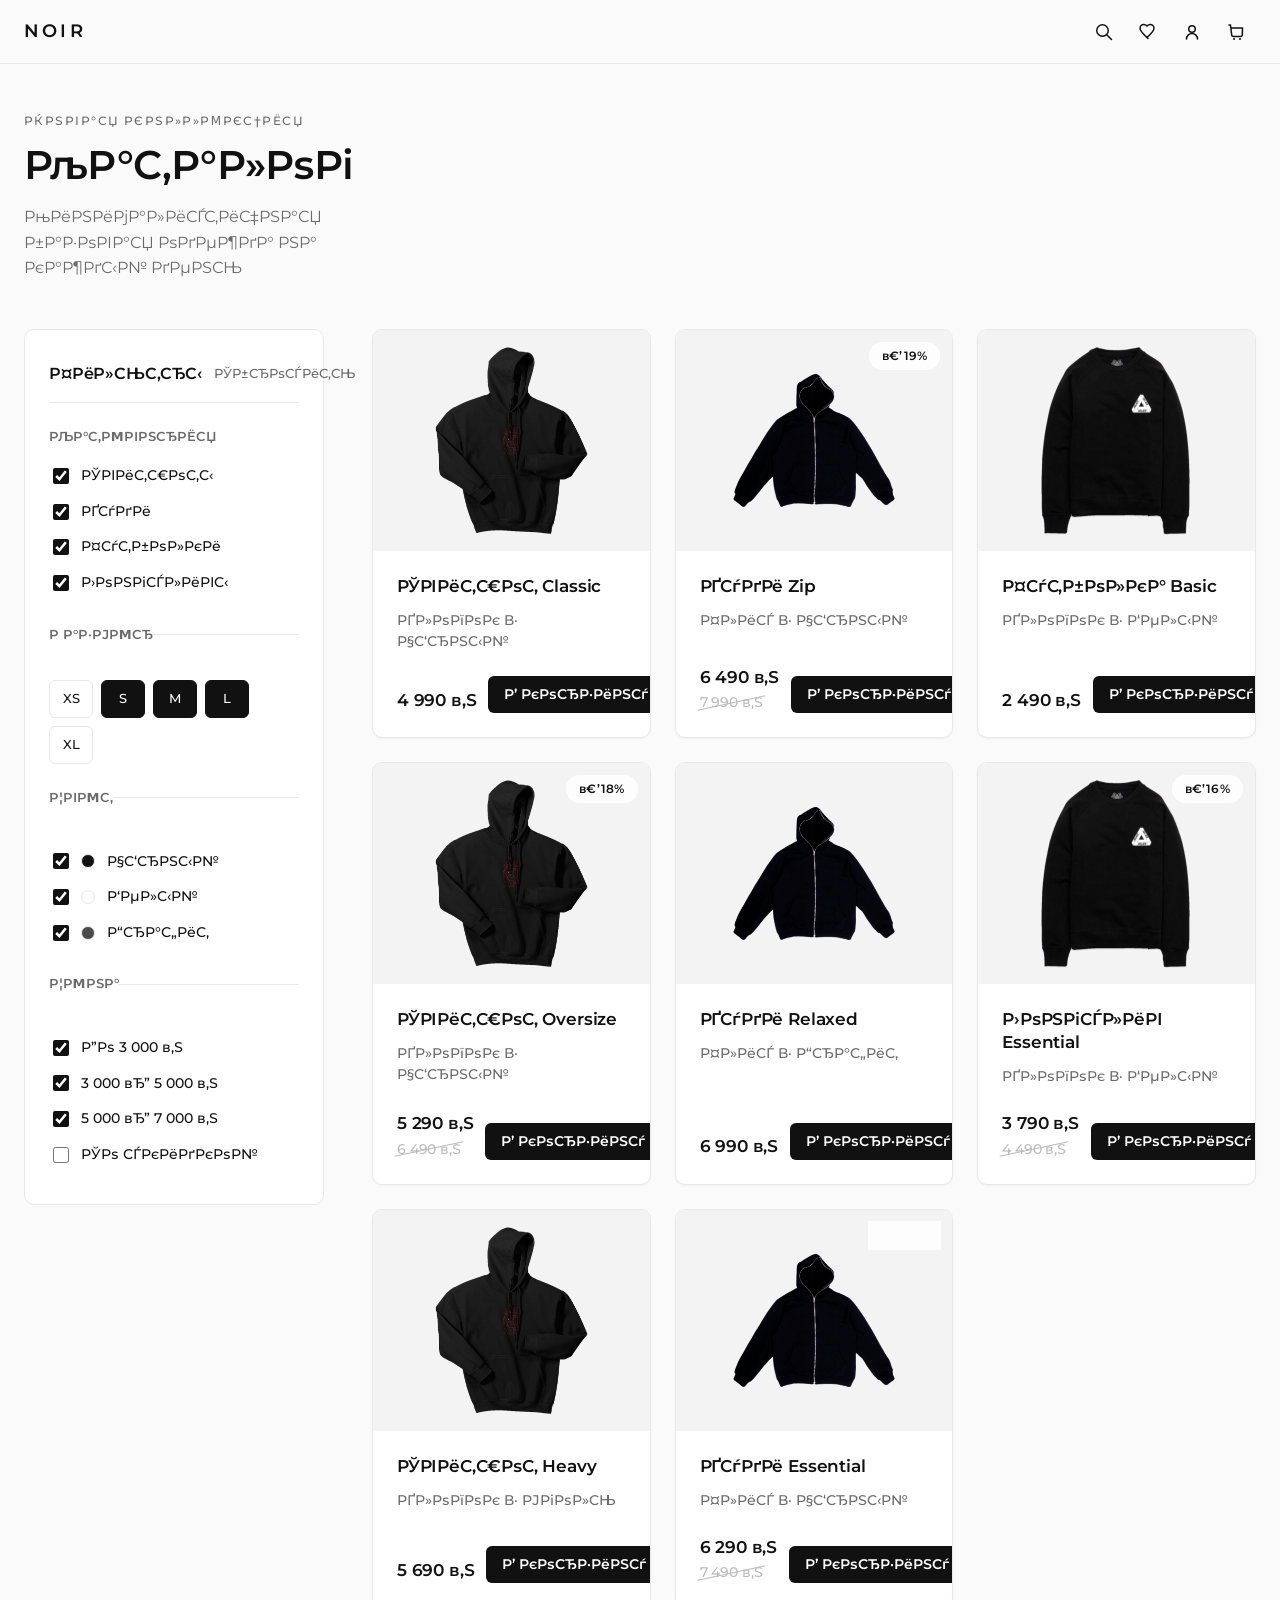
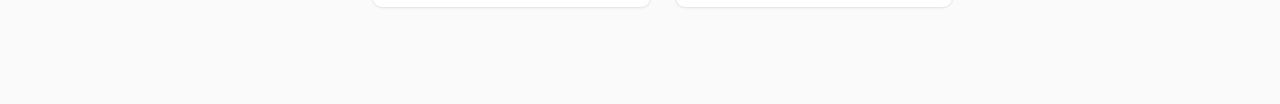
==== index.html @ a43b8684 "add full block" ====
﻿<!DOCTYPE html>
<html lang="ru">
<head>
  <meta charset="UTF-8">
  <meta name="viewport" content="width=device-width, initial-scale=1.0">
  <title>NOIR вЂ” РљР°С‚Р°Р»РѕРі</title>
  <link rel="preconnect" href="https://fonts.googleapis.com">
  <link rel="preconnect" href="https://fonts.gstatic.com" crossorigin>
  <link href="https://fonts.googleapis.com/css2?family=Montserrat:wght@400;500;600&display=swap" rel="stylesheet">
  <link rel="stylesheet" href="styles.css">
</head>
<body>
  <header class="header">
    <div class="container header__inner">
      <a href="#" class="header__logo">NOIR</a>

      <nav class="header__nav" aria-label="РћСЃРЅРѕРІРЅР°СЏ РЅР°РІРёРіР°С†РёСЏ">
        <button type="button" class="header__icon-btn" aria-label="РџРѕРёСЃРє">
          <svg width="20" height="20" viewBox="0 0 20 20" fill="none" aria-hidden="true">
            <circle cx="8.5" cy="8.5" r="5.75" stroke="currentColor" stroke-width="1.5"/>
            <path d="M13 13l4.5 4.5" stroke="currentColor" stroke-width="1.5" stroke-linecap="round"/>
          </svg>
        </button>
        <button type="button" class="header__icon-btn" aria-label="РР·Р±СЂР°РЅРЅРѕРµ">
          <svg width="20" height="20" viewBox="0 0 20 20" fill="none" aria-hidden="true">
            <path d="M10 16.5l-1.05-1.02C4.5 11.36 2 9.05 2 6.25 2 4.1 3.67 2.5 5.75 2.5c1.24 0 2.43.58 3.25 1.49C9.82 3.08 11.01 2.5 12.25 2.5 14.33 2.5 16 4.1 16 6.25c0 2.8-2.5 5.11-6.95 9.23L10 16.5z" stroke="currentColor" stroke-width="1.5" stroke-linejoin="round"/>
          </svg>
        </button>
        <button type="button" class="header__icon-btn" aria-label="РџСЂРѕС„РёР»СЊ">
          <svg width="20" height="20" viewBox="0 0 20 20" fill="none" aria-hidden="true">
            <circle cx="10" cy="7" r="3.25" stroke="currentColor" stroke-width="1.5"/>
            <path d="M4.5 17c0-3.038 2.462-5.5 5.5-5.5s5.5 2.462 5.5 5.5" stroke="currentColor" stroke-width="1.5" stroke-linecap="round"/>
          </svg>
        </button>
        <button type="button" class="header__icon-btn" aria-label="РљРѕСЂР·РёРЅР°">
          <svg width="20" height="20" viewBox="0 0 20 20" fill="none" aria-hidden="true">
            <path d="M3 3h1.5l1.2 10.2a1.5 1.5 0 001.49 1.3h7.62a1.5 1.5 0 001.49-1.3L16.5 6H6" stroke="currentColor" stroke-width="1.5" stroke-linecap="round" stroke-linejoin="round"/>
            <circle cx="8" cy="17" r="1" fill="currentColor"/>
            <circle cx="14" cy="17" r="1" fill="currentColor"/>
          </svg>
        </button>
      </nav>
    </div>
  </header>

  <main>
    <section class="catalog" aria-labelledby="catalog-title">
      <div class="container">
        <header class="catalog__header">
          <p class="catalog__eyebrow">РќРѕРІР°СЏ РєРѕР»Р»РµРєС†РёСЏ</p>
          <h1 id="catalog-title" class="catalog__title">РљР°С‚Р°Р»РѕРі</h1>
          <p class="catalog__subtitle">РњРёРЅРёРјР°Р»РёСЃС‚РёС‡РЅР°СЏ Р±Р°Р·РѕРІР°СЏ РѕРґРµР¶РґР° РЅР° РєР°Р¶РґС‹Р№ РґРµРЅСЊ</p>
        </header>

        <div class="catalog__layout">
          <div class="filter-panel">
            <input type="checkbox" id="filter-toggle" class="filter-toggle">
            <label for="filter-toggle" class="filter-toggle-btn">
              <span class="filter-toggle-btn__text">Р¤РёР»СЊС‚СЂС‹</span>
              <svg class="filter-toggle-btn__icon" width="16" height="16" viewBox="0 0 16 16" fill="none" aria-hidden="true">
                <path d="M4 6l4 4 4-4" stroke="currentColor" stroke-width="1.5" stroke-linecap="round" stroke-linejoin="round"/>
              </svg>
            </label>

            <aside class="filter" aria-label="Р¤РёР»СЊС‚СЂС‹ РєР°С‚Р°Р»РѕРіР°">
            <div class="filter__head">
              <h2 class="filter__title">Р¤РёР»СЊС‚СЂС‹</h2>
              <button type="button" class="filter__reset">РЎР±СЂРѕСЃРёС‚СЊ</button>
            </div>

            <fieldset class="filter__group">
              <legend class="filter__legend">РљР°С‚РµРіРѕСЂРёСЏ</legend>
              <label class="filter__option">
                <input type="checkbox" class="filter__input" checked>
                <span class="filter__label">РЎРІРёС‚С€РѕС‚С‹</span>
              </label>
              <label class="filter__option">
                <input type="checkbox" class="filter__input" checked>
                <span class="filter__label">РҐСѓРґРё</span>
              </label>
              <label class="filter__option">
                <input type="checkbox" class="filter__input" checked>
                <span class="filter__label">Р¤СѓС‚Р±РѕР»РєРё</span>
              </label>
              <label class="filter__option">
                <input type="checkbox" class="filter__input" checked>
                <span class="filter__label">Р›РѕРЅРіСЃР»РёРІС‹</span>
              </label>
            </fieldset>

            <fieldset class="filter__group">
              <legend class="filter__legend">Р Р°Р·РјРµСЂ</legend>
              <div class="filter__sizes">
                <label class="filter__size">
                  <input type="checkbox" class="filter__input filter__input--size">
                  <span class="filter__size-label">XS</span>
                </label>
                <label class="filter__size">
                  <input type="checkbox" class="filter__input filter__input--size" checked>
                  <span class="filter__size-label">S</span>
                </label>
                <label class="filter__size">
                  <input type="checkbox" class="filter__input filter__input--size" checked>
                  <span class="filter__size-label">M</span>
                </label>
                <label class="filter__size">
                  <input type="checkbox" class="filter__input filter__input--size" checked>
                  <span class="filter__size-label">L</span>
                </label>
                <label class="filter__size">
                  <input type="checkbox" class="filter__input filter__input--size">
                  <span class="filter__size-label">XL</span>
                </label>
              </div>
            </fieldset>

            <fieldset class="filter__group">
              <legend class="filter__legend">Р¦РІРµС‚</legend>
              <label class="filter__option">
                <input type="checkbox" class="filter__input" checked>
                <span class="filter__swatch filter__swatch--black" aria-hidden="true"></span>
                <span class="filter__label">Р§С‘СЂРЅС‹Р№</span>
              </label>
              <label class="filter__option">
                <input type="checkbox" class="filter__input" checked>
                <span class="filter__swatch filter__swatch--white" aria-hidden="true"></span>
                <span class="filter__label">Р‘РµР»С‹Р№</span>
              </label>
              <label class="filter__option">
                <input type="checkbox" class="filter__input" checked>
                <span class="filter__swatch filter__swatch--graphite" aria-hidden="true"></span>
                <span class="filter__label">Р“СЂР°С„РёС‚</span>
              </label>
            </fieldset>

            <fieldset class="filter__group">
              <legend class="filter__legend">Р¦РµРЅР°</legend>
              <label class="filter__option">
                <input type="checkbox" class="filter__input" checked>
                <span class="filter__label">Р”Рѕ 3 000 в‚Ѕ</span>
              </label>
              <label class="filter__option">
                <input type="checkbox" class="filter__input" checked>
                <span class="filter__label">3 000 вЂ” 5 000 в‚Ѕ</span>
              </label>
              <label class="filter__option">
                <input type="checkbox" class="filter__input" checked>
                <span class="filter__label">5 000 вЂ” 7 000 в‚Ѕ</span>
              </label>
              <label class="filter__option">
                <input type="checkbox" class="filter__input">
                <span class="filter__label">РЎРѕ СЃРєРёРґРєРѕР№</span>
              </label>
            </fieldset>
          </aside>
          </div>

          <div class="catalog__content">
            <div class="catalog__grid">
              <article class="product-card">
                <a href="#" class="product-card__media">
                  <img
                    src="Resource/Products/Black-Sweatshirt-Pullover-PNG-Background-Photo.png"
                    alt="РЎРІРёС‚С€РѕС‚ Classic С‡С‘СЂРЅС‹Р№"
                    class="product-card__image"
                    loading="lazy"
                  >
                </a>
                <div class="product-card__body">
                  <h2 class="product-card__name">РЎРІРёС‚С€РѕС‚ Classic</h2>
                  <p class="product-card__meta">РҐР»РѕРїРѕРє В· Р§С‘СЂРЅС‹Р№</p>
                  <div class="product-card__footer">
                    <div class="product-card__prices">
                      <span class="product-card__price">4 990 в‚Ѕ</span>
                    </div>
                    <button type="button" class="product-card__btn">Р’ РєРѕСЂР·РёРЅСѓ</button>
                  </div>
                </div>
              </article>

              <article class="product-card product-card--sale">
                <a href="#" class="product-card__media">
                  <span class="product-card__badge">в€’19%</span>
                  <img
                    src="Resource/Products/pngtree-full-zip-hoodie-blank-black-png-image_6670519.png"
                    alt="РҐСѓРґРё Zip С‡С‘СЂРЅРѕРµ"
                    class="product-card__image"
                    loading="lazy"
                  >
                </a>
                <div class="product-card__body">
                  <h2 class="product-card__name">РҐСѓРґРё Zip</h2>
                  <p class="product-card__meta">Р¤Р»РёСЃ В· Р§С‘СЂРЅС‹Р№</p>
                  <div class="product-card__footer">
                    <div class="product-card__prices">
                      <span class="product-card__price product-card__price--current">6 490 в‚Ѕ</span>
                      <span class="product-card__price product-card__price--old">7 990 в‚Ѕ</span>
                    </div>
                    <button type="button" class="product-card__btn">Р’ РєРѕСЂР·РёРЅСѓ</button>
                  </div>
                </div>
              </article>

              <article class="product-card">
                <a href="#" class="product-card__media">
                  <img
                    src="Resource/Products/594cf0c7c1c7815cd48c8c72.png"
                    alt="Р¤СѓС‚Р±РѕР»РєР° Basic Р±РµР»Р°СЏ"
                    class="product-card__image"
                    loading="lazy"
                  >
                </a>
                <div class="product-card__body">
                  <h2 class="product-card__name">Р¤СѓС‚Р±РѕР»РєР° Basic</h2>
                  <p class="product-card__meta">РҐР»РѕРїРѕРє В· Р‘РµР»С‹Р№</p>
                  <div class="product-card__footer">
                    <div class="product-card__prices">
                      <span class="product-card__price">2 490 в‚Ѕ</span>
                    </div>
                    <button type="button" class="product-card__btn">Р’ РєРѕСЂР·РёРЅСѓ</button>
                  </div>
                </div>
              </article>

              <article class="product-card product-card--sale">
                <a href="#" class="product-card__media">
                  <span class="product-card__badge">в€’18%</span>
                  <img
                    src="Resource/Products/Black-Sweatshirt-Pullover-PNG-Background-Photo.png"
                    alt="РЎРІРёС‚С€РѕС‚ Oversize С‡С‘СЂРЅС‹Р№"
                    class="product-card__image"
                    loading="lazy"
                  >
                </a>
                <div class="product-card__body">
                  <h2 class="product-card__name">РЎРІРёС‚С€РѕС‚ Oversize</h2>
                  <p class="product-card__meta">РҐР»РѕРїРѕРє В· Р§С‘СЂРЅС‹Р№</p>
                  <div class="product-card__footer">
                    <div class="product-card__prices">
                      <span class="product-card__price product-card__price--current">5 290 в‚Ѕ</span>
                      <span class="product-card__price product-card__price--old">6 490 в‚Ѕ</span>
                    </div>
                    <button type="button" class="product-card__btn">Р’ РєРѕСЂР·РёРЅСѓ</button>
                  </div>
                </div>
              </article>

              <article class="product-card">
                <a href="#" class="product-card__media">
                  <img
                    src="Resource/Products/pngtree-full-zip-hoodie-blank-black-png-image_6670519.png"
                    alt="РҐСѓРґРё Relaxed С‡С‘СЂРЅРѕРµ"
                    class="product-card__image"
                    loading="lazy"
                  >
                </a>
                <div class="product-card__body">
                  <h2 class="product-card__name">РҐСѓРґРё Relaxed</h2>
                  <p class="product-card__meta">Р¤Р»РёСЃ В· Р“СЂР°С„РёС‚</p>
                  <div class="product-card__footer">
                    <div class="product-card__prices">
                      <span class="product-card__price">6 990 в‚Ѕ</span>
                    </div>
                    <button type="button" class="product-card__btn">Р’ РєРѕСЂР·РёРЅСѓ</button>
                  </div>
                </div>
              </article>

              <article class="product-card product-card--sale">
                <a href="#" class="product-card__media">
                  <span class="product-card__badge">в€’16%</span>
                  <img
                    src="Resource/Products/594cf0c7c1c7815cd48c8c72.png"
                    alt="Р›РѕРЅРіСЃР»РёРІ Essential Р±РµР»С‹Р№"
                    class="product-card__image"
                    loading="lazy"
                  >
                </a>
                <div class="product-card__body">
                  <h2 class="product-card__name">Р›РѕРЅРіСЃР»РёРІ Essential</h2>
                  <p class="product-card__meta">РҐР»РѕРїРѕРє В· Р‘РµР»С‹Р№</p>
                  <div class="product-card__footer">
                    <div class="product-card__prices">
                      <span class="product-card__price product-card__price--current">3 790 в‚Ѕ</span>
                      <span class="product-card__price product-card__price--old">4 490 в‚Ѕ</span>
                    </div>
                    <button type="button" class="product-card__btn">Р’ РєРѕСЂР·РёРЅСѓ</button>
                  </div>
                </div>
              </article>

              <article class="product-card">
                <a href="#" class="product-card__media">
                  <img
                    src="Resource/Products/Black-Sweatshirt-Pullover-PNG-Background-Photo.png"
                    alt="РЎРІРёС‚С€РѕС‚ Heavy С‡С‘СЂРЅС‹Р№"
                    class="product-card__image"
                    loading="lazy"
                  >
                </a>
                <div class="product-card__body">
                  <h2 class="product-card__name">РЎРІРёС‚С€РѕС‚ Heavy</h2>
                  <p class="product-card__meta">РҐР»РѕРїРѕРє В· РЈРіРѕР»СЊ</p>
                  <div class="product-card__footer">
                    <div class="product-card__prices">
                      <span class="product-card__price">5 690 в‚Ѕ</span>
                    </div>
                    <button type="button" class="product-card__btn">Р’ РєРѕСЂР·РёРЅСѓ</button>
                  </div>
                </div>
              </article>

              <article class="product-card product-card--sale">
                <a href="#" class="product-card__media">
                  <span class="product-card__badge">в€’16%</span>
                  <img
                    src="Resource/Products/pngtree-full-zip-hoodie-blank-black-png-image_6670519.png"
                    alt="РҐСѓРґРё Essential С‡С‘СЂРЅРѕРµ"
                    class="product-card__image"
                    loading="lazy"
                  >
                </a>
                <div class="product-card__body">
                  <h2 class="product-card__name">РҐСѓРґРё Essential</h2>
                  <p class="product-card__meta">Р¤Р»РёСЃ В· Р§С‘СЂРЅС‹Р№</p>
                  <div class="product-card__footer">
                    <div class="product-card__prices">
                      <span class="product-card__price product-card__price--current">6 290 в‚Ѕ</span>
                      <span class="product-card__price product-card__price--old">7 490 в‚Ѕ</span>
                    </div>
                    <button type="button" class="product-card__btn">Р’ РєРѕСЂР·РёРЅСѓ</button>
                  </div>
                </div>
              </article>
            </div>
          </div>
        </div>
      </div>
    </section>
  </main>
</body>
</html>
---- styles.css ----
:root {
  --color-bg: #fafafa;
  --color-surface: #ffffff;
  --color-text: #111111;
  --color-text-muted: #6b6b6b;
  --color-border: #e8e8e8;
  --color-border-hover: #cccccc;
  --color-accent: #111111;

  --font-family: "Montserrat", system-ui, -apple-system, sans-serif;

  --space-1: 4px;
  --space-2: 8px;
  --space-3: 12px;
  --space-4: 16px;
  --space-5: 24px;
  --space-6: 32px;
  --space-7: 48px;
  --space-8: 64px;
  --space-9: 96px;

  --radius-sm: 6px;
  --radius-md: 10px;
  --radius-pill: 999px;

  --shadow-card: 0 1px 2px rgba(0, 0, 0, 0.04);
  --shadow-card-hover: 0 8px 24px rgba(0, 0, 0, 0.08);
  --shadow-filter-hover: 0 4px 16px rgba(0, 0, 0, 0.08);

  --transition-fast: 180ms ease;
  --transition-base: 260ms ease;

  --container-max: 1440px;
  --filter-width: 300px;
  --header-height: 64px;
}

*,
*::before,
*::after {
  box-sizing: border-box;
}

html {
  -webkit-text-size-adjust: 100%;
}

body {
  margin: 0;
  min-height: 100vh;
  font-family: var(--font-family);
  font-size: 15px;
  line-height: 1.5;
  color: var(--color-text);
  background-color: var(--color-bg);
  -webkit-font-smoothing: antialiased;
}

img {
  display: block;
  max-width: 100%;
  height: auto;
}

button {
  font: inherit;
  cursor: pointer;
  border: none;
  background: none;
  padding: 0;
}

a {
  color: inherit;
  text-decoration: none;
}

h1,
h2,
p {
  margin: 0;
}

fieldset {
  margin: 0;
  padding: 0;
  border: none;
}

legend {
  padding: 0;
}

input {
  font: inherit;
}

.container {
  width: 100%;
  max-width: var(--container-max);
  margin-inline: auto;
  padding-inline: var(--space-4);
}

@media (min-width: 768px) {
  .container {
    padding-inline: var(--space-5);
  }
}

.header {
  position: sticky;
  top: 0;
  z-index: 100;
  height: var(--header-height);
  background-color: rgba(250, 250, 250, 0.88);
  backdrop-filter: blur(12px);
  border-bottom: 1px solid var(--color-border);
}

.header__inner {
  display: flex;
  align-items: center;
  justify-content: space-between;
  height: 100%;
}

.header__logo {
  font-size: 18px;
  font-weight: 600;
  letter-spacing: 0.18em;
  text-transform: uppercase;
  transition: opacity var(--transition-fast);
}

.header__logo:hover {
  opacity: 0.6;
}

.header__nav {
  display: flex;
  align-items: center;
  gap: var(--space-1);
}

.header__icon-btn {
  display: flex;
  align-items: center;
  justify-content: center;
  width: 40px;
  height: 40px;
  border-radius: var(--radius-sm);
  color: var(--color-text);
  transition:
    background-color var(--transition-fast),
    color var(--transition-fast),
    transform var(--transition-fast);
}

.header__icon-btn:hover {
  background-color: var(--color-border);
}

.header__icon-btn:active {
  transform: scale(0.94);
}

.header__icon-btn:focus-visible {
  outline: 2px solid var(--color-accent);
  outline-offset: 2px;
}

.catalog {
  padding-block: var(--space-6) var(--space-8);
}

@media (min-width: 768px) {
  .catalog {
    padding-block: var(--space-7) var(--space-9);
  }
}

.catalog__header {
  margin-bottom: var(--space-6);
  max-width: 36ch;
}

@media (min-width: 1024px) {
  .catalog__header {
    margin-bottom: var(--space-7);
  }
}

.catalog__eyebrow {
  margin-bottom: var(--space-3);
  font-size: 12px;
  font-weight: 500;
  letter-spacing: 0.12em;
  text-transform: uppercase;
  color: var(--color-text-muted);
}

.catalog__title {
  font-size: clamp(28px, 5vw, 40px);
  font-weight: 600;
  line-height: 1.15;
  letter-spacing: -0.02em;
}

.catalog__subtitle {
  margin-top: var(--space-4);
  font-size: 16px;
  line-height: 1.6;
  color: var(--color-text-muted);
}

.catalog__layout {
  display: grid;
  grid-template-columns: 1fr;
  gap: var(--space-6);
  align-items: start;
}

@media (min-width: 1024px) {
  .catalog__layout {
    grid-template-columns: var(--filter-width) minmax(0, 1fr);
    gap: var(--space-7);
  }
}

.catalog__content {
  min-width: 0;
}

.filter-panel {
  display: flex;
  flex-direction: column;
  gap: var(--space-3);
}

.filter-toggle {
  position: absolute;
  width: 1px;
  height: 1px;
  padding: 0;
  margin: -1px;
  overflow: hidden;
  clip: rect(0, 0, 0, 0);
  white-space: nowrap;
  border: 0;
}

.filter-toggle-btn {
  display: flex;
  align-items: center;
  justify-content: space-between;
  gap: var(--space-3);
  width: 100%;
  padding: var(--space-4) var(--space-5);
  font-size: 15px;
  font-weight: 600;
  color: var(--color-text);
  background-color: var(--color-surface);
  border: 1px solid var(--color-border);
  border-radius: var(--radius-md);
  cursor: pointer;
  transition:
    border-color var(--transition-fast),
    box-shadow var(--transition-fast);
}

.filter-toggle-btn:hover {
  border-color: var(--color-border-hover);
  box-shadow: var(--shadow-filter-hover);
}

.filter-toggle-btn__icon {
  flex-shrink: 0;
  transition: transform var(--transition-base);
}

.filter-toggle:checked + .filter-toggle-btn .filter-toggle-btn__icon {
  transform: rotate(180deg);
}

@media (max-width: 1023px) {
  .filter-panel .filter {
    display: none;
  }

  .filter-toggle:checked ~ .filter {
    display: block;
  }
}

@media (min-width: 1024px) {
  .filter-toggle-btn {
    display: none;
  }

  .filter-panel {
    gap: 0;
  }

  .filter-panel .filter {
    display: block;
  }
}

.filter {
  padding: var(--space-6) var(--space-5);
  background-color: var(--color-surface);
  border: 1px solid var(--color-border);
  border-radius: var(--radius-md);
}

@media (min-width: 1024px) {
  .filter {
    position: sticky;
    top: calc(var(--header-height) + var(--space-5));
  }
}

.filter__head {
  display: flex;
  align-items: center;
  justify-content: space-between;
  gap: var(--space-3);
  margin-bottom: var(--space-5);
  padding-bottom: var(--space-4);
  border-bottom: 1px solid var(--color-border);
}

.filter__title {
  font-size: 16px;
  font-weight: 600;
  letter-spacing: -0.01em;
}

.filter__reset {
  font-size: 13px;
  font-weight: 500;
  color: var(--color-text-muted);
  transition: color var(--transition-fast);
}

.filter__reset:hover {
  color: var(--color-text);
}

.filter__group + .filter__group {
  margin-top: var(--space-5);
  padding-top: var(--space-5);
  border-top: 1px solid var(--color-border);
}

.filter__legend {
  display: block;
  margin-bottom: var(--space-3);
  font-size: 13px;
  font-weight: 600;
  letter-spacing: 0.04em;
  text-transform: uppercase;
  color: var(--color-text-muted);
}

.filter__option {
  display: flex;
  align-items: center;
  gap: var(--space-3);
  padding: var(--space-2) var(--space-3);
  margin-inline: calc(var(--space-2) * -1);
  border-radius: var(--radius-sm);
  cursor: pointer;
  transition:
    box-shadow var(--transition-fast),
    background-color var(--transition-fast);
}

.filter__option:hover {
  background-color: rgba(255, 255, 255, 0.9);
  box-shadow: var(--shadow-filter-hover);
}

.filter__input {
  flex-shrink: 0;
  width: 16px;
  height: 16px;
  margin: 0;
  accent-color: var(--color-accent);
  cursor: pointer;
}

.filter__input--size {
  position: absolute;
  opacity: 0;
  width: 0;
  height: 0;
}

.filter__label {
  font-size: 14px;
  font-weight: 500;
  line-height: 1.4;
}

.filter__swatch {
  flex-shrink: 0;
  width: 14px;
  height: 14px;
  border-radius: 50%;
  border: 1px solid var(--color-border);
}

.filter__swatch--black {
  background-color: #111111;
}

.filter__swatch--white {
  background-color: #ffffff;
}

.filter__swatch--graphite {
  background-color: #4a4a4a;
}

.filter__sizes {
  display: flex;
  flex-wrap: wrap;
  gap: var(--space-2);
}

.filter__size {
  position: relative;
  cursor: pointer;
}

.filter__size-label {
  display: flex;
  align-items: center;
  justify-content: center;
  min-width: 44px;
  height: 38px;
  padding-inline: var(--space-3);
  font-size: 13px;
  font-weight: 500;
  border: 1px solid var(--color-border);
  border-radius: var(--radius-sm);
  transition:
    border-color var(--transition-fast),
    background-color var(--transition-fast),
    color var(--transition-fast),
    box-shadow var(--transition-fast);
}

.filter__size:hover .filter__size-label {
  border-color: var(--color-border-hover);
  box-shadow: var(--shadow-filter-hover);
}

.filter__input--size:checked + .filter__size-label {
  color: var(--color-surface);
  background-color: var(--color-accent);
  border-color: var(--color-accent);
}

.filter__input--size:focus-visible + .filter__size-label {
  outline: 2px solid var(--color-accent);
  outline-offset: 2px;
}

.catalog__grid {
  display: grid;
  grid-template-columns: repeat(2, 1fr);
  gap: var(--space-4);
}

@media (min-width: 640px) {
  .catalog__grid {
    gap: var(--space-5);
  }
}

@media (min-width: 768px) {
  .catalog__grid {
    grid-template-columns: repeat(2, 1fr);
  }
}

@media (min-width: 1280px) {
  .catalog__grid {
    grid-template-columns: repeat(3, 1fr);
    gap: var(--space-5);
  }
}

.product-card {
  display: flex;
  flex-direction: column;
  background-color: var(--color-surface);
  border: 1px solid var(--color-border);
  border-radius: var(--radius-md);
  overflow: hidden;
  box-shadow: var(--shadow-card);
  transition:
    border-color var(--transition-base),
    box-shadow var(--transition-base),
    transform var(--transition-base);
}

.product-card:hover {
  border-color: var(--color-border-hover);
  box-shadow: var(--shadow-card-hover);
  transform: translateY(-2px);
}

.product-card__media {
  position: relative;
  aspect-ratio: 5 / 4;
  overflow: hidden;
  background-color: #f3f3f3;
}

.product-card__badge {
  position: absolute;
  top: var(--space-3);
  right: var(--space-3);
  z-index: 2;
  padding: var(--space-1) var(--space-3);
  font-size: 12px;
  font-weight: 600;
  letter-spacing: 0.02em;
  color: var(--color-text);
  background-color: rgba(255, 255, 255, 0.82);
  backdrop-filter: blur(8px);
  border: 1px solid rgba(255, 255, 255, 0.6);
  border-radius: var(--radius-pill);
}

.product-card__image {
  width: 100%;
  height: 100%;
  object-fit: contain;
  object-position: center;
  padding: var(--space-4);
  transition: transform var(--transition-base);
}

.product-card:hover .product-card__image {
  transform: scale(1.04);
}

.product-card__body {
  display: flex;
  flex-direction: column;
  flex: 1;
  gap: var(--space-2);
  padding: var(--space-4);
}

@media (min-width: 768px) {
  .product-card__body {
    padding: var(--space-5);
    gap: var(--space-3);
  }
}

.product-card__name {
  font-size: 17px;
  font-weight: 600;
  line-height: 1.35;
  letter-spacing: -0.01em;
}

.product-card__meta {
  font-size: 14px;
  font-weight: 500;
  color: var(--color-text-muted);
}

.product-card__footer {
  display: flex;
  align-items: flex-end;
  justify-content: space-between;
  gap: var(--space-3);
  margin-top: auto;
  padding-top: var(--space-3);
}

.product-card__prices {
  display: flex;
  flex-direction: column;
  gap: 2px;
}

.product-card__price {
  font-size: 17px;
  font-weight: 600;
  letter-spacing: -0.01em;
  white-space: nowrap;
}

.product-card__price--current {
  color: var(--color-text);
}

.product-card__price--old {
  position: relative;
  align-self: flex-start;
  font-size: 14px;
  font-weight: 500;
  color: var(--color-text-muted);
  opacity: 0.45;
}

.product-card__price--old::after {
  content: "";
  position: absolute;
  top: 50%;
  left: -3px;
  width: calc(100% + 6px);
  height: 1px;
  background-color: currentColor;
  transform: translateY(-50%) rotate(-12deg);
  transform-origin: center;
  pointer-events: none;
}

.product-card__btn {
  flex-shrink: 0;
  padding: var(--space-2) var(--space-4);
  font-size: 14px;
  font-weight: 600;
  color: var(--color-surface);
  background-color: var(--color-accent);
  border-radius: var(--radius-sm);
  transition:
    background-color var(--transition-fast),
    transform var(--transition-fast),
    opacity var(--transition-fast);
}

.product-card__btn:hover {
  background-color: #333333;
}

.product-card__btn:active {
  transform: scale(0.96);
}

.product-card__btn:focus-visible {
  outline: 2px solid var(--color-accent);
  outline-offset: 2px;
}

@media (max-width: 479px) {
  .product-card__footer {
    flex-direction: column;
    align-items: stretch;
  }

  .product-card__btn {
    width: 100%;
    padding-block: var(--space-3);
    text-align: center;
  }
}
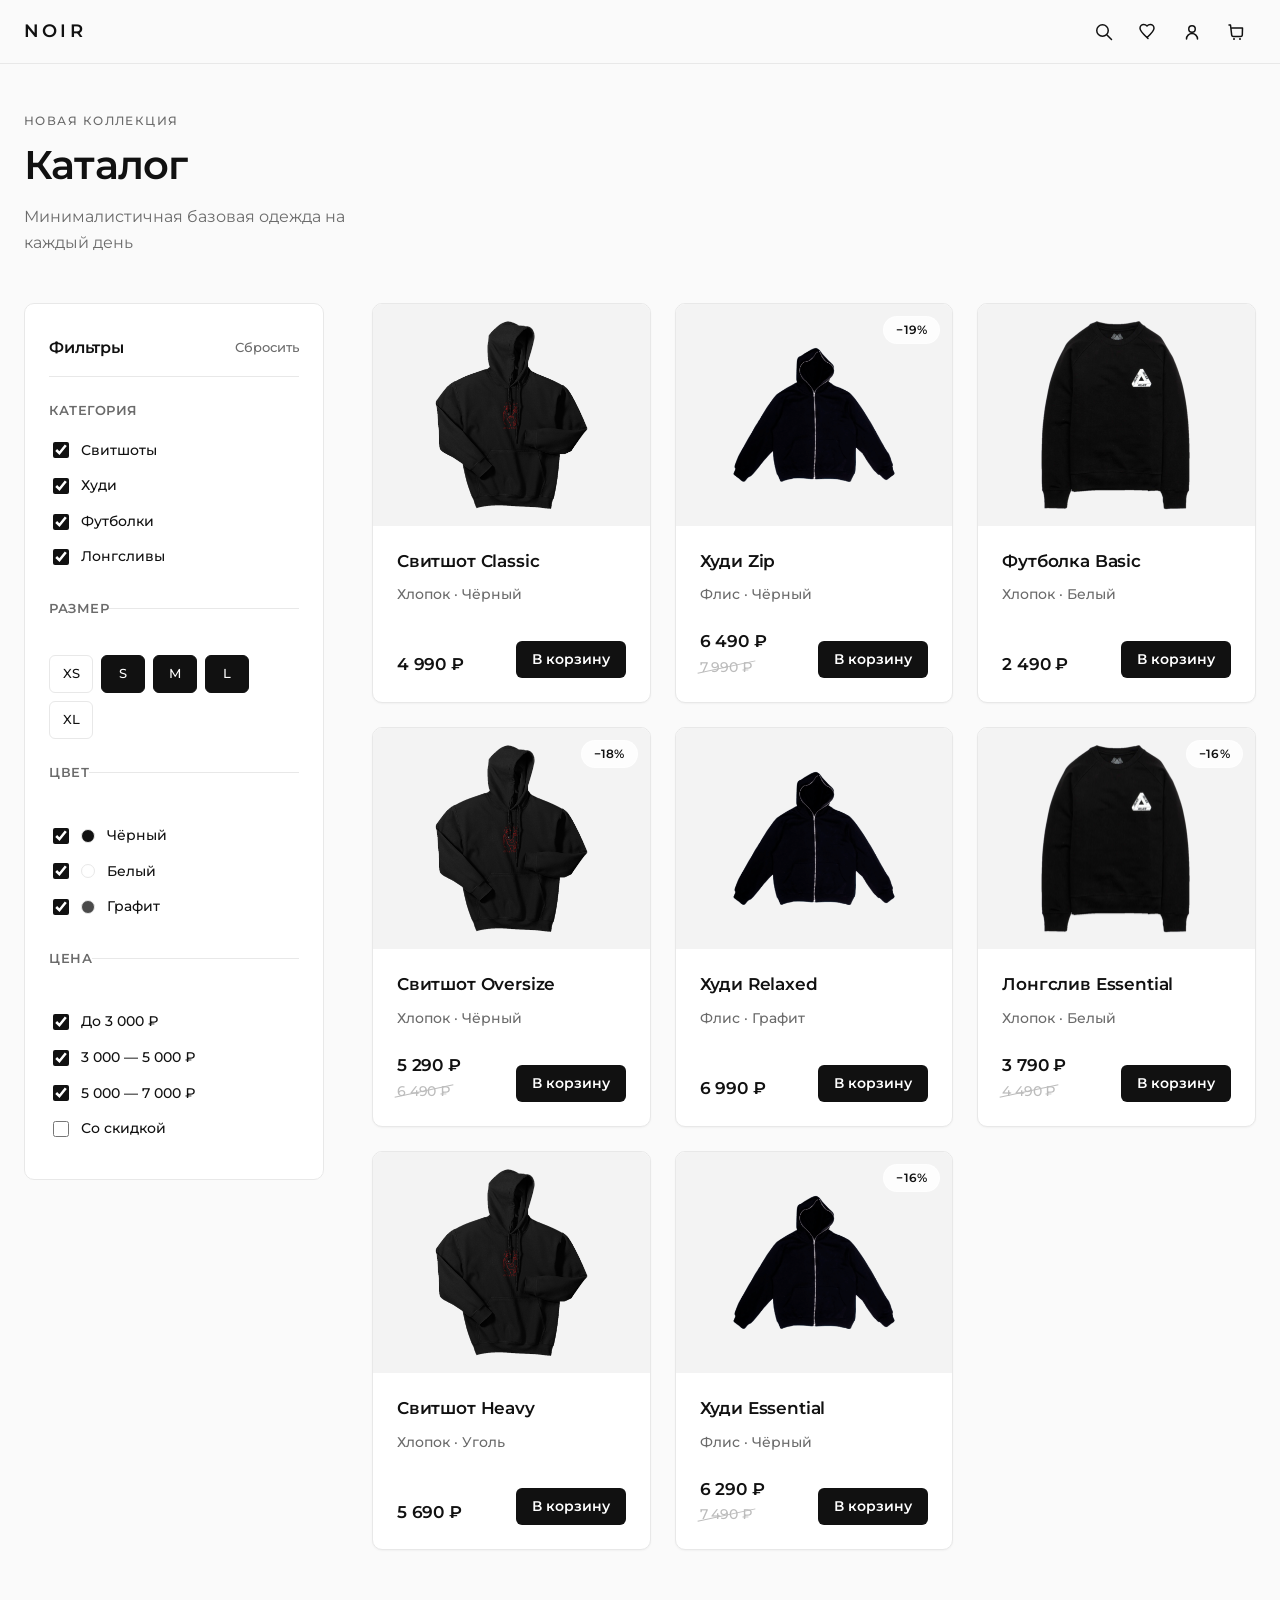
==== commit 1ba4ed03: "fix encoding" ====
--- a/index.html
+++ b/index.html
@@ -3,7 +3,7 @@
 <head>
   <meta charset="UTF-8">
   <meta name="viewport" content="width=device-width, initial-scale=1.0">
-  <title>NOIR вЂ” РљР°С‚Р°Р»РѕРі</title>
+  <title>NOIR — Каталог</title>
   <link rel="preconnect" href="https://fonts.googleapis.com">
   <link rel="preconnect" href="https://fonts.gstatic.com" crossorigin>
   <link href="https://fonts.googleapis.com/css2?family=Montserrat:wght@400;500;600&display=swap" rel="stylesheet">
@@ -14,25 +14,25 @@
     <div class="container header__inner">
       <a href="#" class="header__logo">NOIR</a>
 
-      <nav class="header__nav" aria-label="РћСЃРЅРѕРІРЅР°СЏ РЅР°РІРёРіР°С†РёСЏ">
-        <button type="button" class="header__icon-btn" aria-label="РџРѕРёСЃРє">
+      <nav class="header__nav" aria-label="Основная навигация">
+        <button type="button" class="header__icon-btn" aria-label="Поиск">
           <svg width="20" height="20" viewBox="0 0 20 20" fill="none" aria-hidden="true">
             <circle cx="8.5" cy="8.5" r="5.75" stroke="currentColor" stroke-width="1.5"/>
             <path d="M13 13l4.5 4.5" stroke="currentColor" stroke-width="1.5" stroke-linecap="round"/>
           </svg>
         </button>
-        <button type="button" class="header__icon-btn" aria-label="РР·Р±СЂР°РЅРЅРѕРµ">
+        <button type="button" class="header__icon-btn" aria-label="Избранное">
           <svg width="20" height="20" viewBox="0 0 20 20" fill="none" aria-hidden="true">
             <path d="M10 16.5l-1.05-1.02C4.5 11.36 2 9.05 2 6.25 2 4.1 3.67 2.5 5.75 2.5c1.24 0 2.43.58 3.25 1.49C9.82 3.08 11.01 2.5 12.25 2.5 14.33 2.5 16 4.1 16 6.25c0 2.8-2.5 5.11-6.95 9.23L10 16.5z" stroke="currentColor" stroke-width="1.5" stroke-linejoin="round"/>
           </svg>
         </button>
-        <button type="button" class="header__icon-btn" aria-label="РџСЂРѕС„РёР»СЊ">
+        <button type="button" class="header__icon-btn" aria-label="Профиль">
           <svg width="20" height="20" viewBox="0 0 20 20" fill="none" aria-hidden="true">
             <circle cx="10" cy="7" r="3.25" stroke="currentColor" stroke-width="1.5"/>
             <path d="M4.5 17c0-3.038 2.462-5.5 5.5-5.5s5.5 2.462 5.5 5.5" stroke="currentColor" stroke-width="1.5" stroke-linecap="round"/>
           </svg>
         </button>
-        <button type="button" class="header__icon-btn" aria-label="РљРѕСЂР·РёРЅР°">
+        <button type="button" class="header__icon-btn" aria-label="Корзина">
           <svg width="20" height="20" viewBox="0 0 20 20" fill="none" aria-hidden="true">
             <path d="M3 3h1.5l1.2 10.2a1.5 1.5 0 001.49 1.3h7.62a1.5 1.5 0 001.49-1.3L16.5 6H6" stroke="currentColor" stroke-width="1.5" stroke-linecap="round" stroke-linejoin="round"/>
             <circle cx="8" cy="17" r="1" fill="currentColor"/>
@@ -47,112 +47,112 @@
     <section class="catalog" aria-labelledby="catalog-title">
       <div class="container">
         <header class="catalog__header">
-          <p class="catalog__eyebrow">РќРѕРІР°СЏ РєРѕР»Р»РµРєС†РёСЏ</p>
-          <h1 id="catalog-title" class="catalog__title">РљР°С‚Р°Р»РѕРі</h1>
-          <p class="catalog__subtitle">РњРёРЅРёРјР°Р»РёСЃС‚РёС‡РЅР°СЏ Р±Р°Р·РѕРІР°СЏ РѕРґРµР¶РґР° РЅР° РєР°Р¶РґС‹Р№ РґРµРЅСЊ</p>
+          <p class="catalog__eyebrow">Новая коллекция</p>
+          <h1 id="catalog-title" class="catalog__title">Каталог</h1>
+          <p class="catalog__subtitle">Минималистичная базовая одежда на каждый день</p>
         </header>
 
         <div class="catalog__layout">
           <div class="filter-panel">
             <input type="checkbox" id="filter-toggle" class="filter-toggle">
             <label for="filter-toggle" class="filter-toggle-btn">
-              <span class="filter-toggle-btn__text">Р¤РёР»СЊС‚СЂС‹</span>
+              <span class="filter-toggle-btn__text">Фильтры</span>
               <svg class="filter-toggle-btn__icon" width="16" height="16" viewBox="0 0 16 16" fill="none" aria-hidden="true">
                 <path d="M4 6l4 4 4-4" stroke="currentColor" stroke-width="1.5" stroke-linecap="round" stroke-linejoin="round"/>
               </svg>
             </label>
 
-            <aside class="filter" aria-label="Р¤РёР»СЊС‚СЂС‹ РєР°С‚Р°Р»РѕРіР°">
-            <div class="filter__head">
-              <h2 class="filter__title">Р¤РёР»СЊС‚СЂС‹</h2>
-              <button type="button" class="filter__reset">РЎР±СЂРѕСЃРёС‚СЊ</button>
-            </div>
-
-            <fieldset class="filter__group">
-              <legend class="filter__legend">РљР°С‚РµРіРѕСЂРёСЏ</legend>
-              <label class="filter__option">
-                <input type="checkbox" class="filter__input" checked>
-                <span class="filter__label">РЎРІРёС‚С€РѕС‚С‹</span>
-              </label>
-              <label class="filter__option">
-                <input type="checkbox" class="filter__input" checked>
-                <span class="filter__label">РҐСѓРґРё</span>
-              </label>
-              <label class="filter__option">
-                <input type="checkbox" class="filter__input" checked>
-                <span class="filter__label">Р¤СѓС‚Р±РѕР»РєРё</span>
-              </label>
-              <label class="filter__option">
-                <input type="checkbox" class="filter__input" checked>
-                <span class="filter__label">Р›РѕРЅРіСЃР»РёРІС‹</span>
-              </label>
-            </fieldset>
-
-            <fieldset class="filter__group">
-              <legend class="filter__legend">Р Р°Р·РјРµСЂ</legend>
-              <div class="filter__sizes">
-                <label class="filter__size">
-                  <input type="checkbox" class="filter__input filter__input--size">
-                  <span class="filter__size-label">XS</span>
-                </label>
-                <label class="filter__size">
-                  <input type="checkbox" class="filter__input filter__input--size" checked>
-                  <span class="filter__size-label">S</span>
-                </label>
-                <label class="filter__size">
-                  <input type="checkbox" class="filter__input filter__input--size" checked>
-                  <span class="filter__size-label">M</span>
-                </label>
-                <label class="filter__size">
-                  <input type="checkbox" class="filter__input filter__input--size" checked>
-                  <span class="filter__size-label">L</span>
-                </label>
-                <label class="filter__size">
-                  <input type="checkbox" class="filter__input filter__input--size">
-                  <span class="filter__size-label">XL</span>
-                </label>
+            <aside class="filter" aria-label="Фильтры каталога">
+              <div class="filter__head">
+                <h2 class="filter__title">Фильтры</h2>
+                <button type="button" class="filter__reset">Сбросить</button>
               </div>
-            </fieldset>
-
-            <fieldset class="filter__group">
-              <legend class="filter__legend">Р¦РІРµС‚</legend>
-              <label class="filter__option">
-                <input type="checkbox" class="filter__input" checked>
-                <span class="filter__swatch filter__swatch--black" aria-hidden="true"></span>
-                <span class="filter__label">Р§С‘СЂРЅС‹Р№</span>
-              </label>
-              <label class="filter__option">
-                <input type="checkbox" class="filter__input" checked>
-                <span class="filter__swatch filter__swatch--white" aria-hidden="true"></span>
-                <span class="filter__label">Р‘РµР»С‹Р№</span>
-              </label>
-              <label class="filter__option">
-                <input type="checkbox" class="filter__input" checked>
-                <span class="filter__swatch filter__swatch--graphite" aria-hidden="true"></span>
-                <span class="filter__label">Р“СЂР°С„РёС‚</span>
-              </label>
-            </fieldset>
-
-            <fieldset class="filter__group">
-              <legend class="filter__legend">Р¦РµРЅР°</legend>
-              <label class="filter__option">
-                <input type="checkbox" class="filter__input" checked>
-                <span class="filter__label">Р”Рѕ 3 000 в‚Ѕ</span>
-              </label>
-              <label class="filter__option">
-                <input type="checkbox" class="filter__input" checked>
-                <span class="filter__label">3 000 вЂ” 5 000 в‚Ѕ</span>
-              </label>
-              <label class="filter__option">
-                <input type="checkbox" class="filter__input" checked>
-                <span class="filter__label">5 000 вЂ” 7 000 в‚Ѕ</span>
-              </label>
-              <label class="filter__option">
-                <input type="checkbox" class="filter__input">
-                <span class="filter__label">РЎРѕ СЃРєРёРґРєРѕР№</span>
-              </label>
-            </fieldset>
-          </aside>
+
+              <fieldset class="filter__group">
+                <legend class="filter__legend">Категория</legend>
+                <label class="filter__option">
+                  <input type="checkbox" class="filter__input" checked>
+                  <span class="filter__label">Свитшоты</span>
+                </label>
+                <label class="filter__option">
+                  <input type="checkbox" class="filter__input" checked>
+                  <span class="filter__label">Худи</span>
+                </label>
+                <label class="filter__option">
+                  <input type="checkbox" class="filter__input" checked>
+                  <span class="filter__label">Футболки</span>
+                </label>
+                <label class="filter__option">
+                  <input type="checkbox" class="filter__input" checked>
+                  <span class="filter__label">Лонгсливы</span>
+                </label>
+              </fieldset>
+
+              <fieldset class="filter__group">
+                <legend class="filter__legend">Размер</legend>
+                <div class="filter__sizes">
+                  <label class="filter__size">
+                    <input type="checkbox" class="filter__input filter__input--size">
+                    <span class="filter__size-label">XS</span>
+                  </label>
+                  <label class="filter__size">
+                    <input type="checkbox" class="filter__input filter__input--size" checked>
+                    <span class="filter__size-label">S</span>
+                  </label>
+                  <label class="filter__size">
+                    <input type="checkbox" class="filter__input filter__input--size" checked>
+                    <span class="filter__size-label">M</span>
+                  </label>
+                  <label class="filter__size">
+                    <input type="checkbox" class="filter__input filter__input--size" checked>
+                    <span class="filter__size-label">L</span>
+                  </label>
+                  <label class="filter__size">
+                    <input type="checkbox" class="filter__input filter__input--size">
+                    <span class="filter__size-label">XL</span>
+                  </label>
+                </div>
+              </fieldset>
+
+              <fieldset class="filter__group">
+                <legend class="filter__legend">Цвет</legend>
+                <label class="filter__option">
+                  <input type="checkbox" class="filter__input" checked>
+                  <span class="filter__swatch filter__swatch--black" aria-hidden="true"></span>
+                  <span class="filter__label">Чёрный</span>
+                </label>
+                <label class="filter__option">
+                  <input type="checkbox" class="filter__input" checked>
+                  <span class="filter__swatch filter__swatch--white" aria-hidden="true"></span>
+                  <span class="filter__label">Белый</span>
+                </label>
+                <label class="filter__option">
+                  <input type="checkbox" class="filter__input" checked>
+                  <span class="filter__swatch filter__swatch--graphite" aria-hidden="true"></span>
+                  <span class="filter__label">Графит</span>
+                </label>
+              </fieldset>
+
+              <fieldset class="filter__group">
+                <legend class="filter__legend">Цена</legend>
+                <label class="filter__option">
+                  <input type="checkbox" class="filter__input" checked>
+                  <span class="filter__label">До 3 000 ₽</span>
+                </label>
+                <label class="filter__option">
+                  <input type="checkbox" class="filter__input" checked>
+                  <span class="filter__label">3 000 — 5 000 ₽</span>
+                </label>
+                <label class="filter__option">
+                  <input type="checkbox" class="filter__input" checked>
+                  <span class="filter__label">5 000 — 7 000 ₽</span>
+                </label>
+                <label class="filter__option">
+                  <input type="checkbox" class="filter__input">
+                  <span class="filter__label">Со скидкой</span>
+                </label>
+              </fieldset>
+            </aside>
           </div>
 
           <div class="catalog__content">
@@ -161,42 +161,42 @@
                 <a href="#" class="product-card__media">
                   <img
                     src="Resource/Products/Black-Sweatshirt-Pullover-PNG-Background-Photo.png"
-                    alt="РЎРІРёС‚С€РѕС‚ Classic С‡С‘СЂРЅС‹Р№"
-                    class="product-card__image"
-                    loading="lazy"
-                  >
-                </a>
-                <div class="product-card__body">
-                  <h2 class="product-card__name">РЎРІРёС‚С€РѕС‚ Classic</h2>
-                  <p class="product-card__meta">РҐР»РѕРїРѕРє В· Р§С‘СЂРЅС‹Р№</p>
-                  <div class="product-card__footer">
-                    <div class="product-card__prices">
-                      <span class="product-card__price">4 990 в‚Ѕ</span>
-                    </div>
-                    <button type="button" class="product-card__btn">Р’ РєРѕСЂР·РёРЅСѓ</button>
+                    alt="Свитшот Classic чёрный"
+                    class="product-card__image"
+                    loading="lazy"
+                  >
+                </a>
+                <div class="product-card__body">
+                  <h2 class="product-card__name">Свитшот Classic</h2>
+                  <p class="product-card__meta">Хлопок · Чёрный</p>
+                  <div class="product-card__footer">
+                    <div class="product-card__prices">
+                      <span class="product-card__price">4 990 ₽</span>
+                    </div>
+                    <button type="button" class="product-card__btn">В корзину</button>
                   </div>
                 </div>
               </article>
 
               <article class="product-card product-card--sale">
                 <a href="#" class="product-card__media">
-                  <span class="product-card__badge">в€’19%</span>
+                  <span class="product-card__badge">−19%</span>
                   <img
                     src="Resource/Products/pngtree-full-zip-hoodie-blank-black-png-image_6670519.png"
-                    alt="РҐСѓРґРё Zip С‡С‘СЂРЅРѕРµ"
-                    class="product-card__image"
-                    loading="lazy"
-                  >
-                </a>
-                <div class="product-card__body">
-                  <h2 class="product-card__name">РҐСѓРґРё Zip</h2>
-                  <p class="product-card__meta">Р¤Р»РёСЃ В· Р§С‘СЂРЅС‹Р№</p>
-                  <div class="product-card__footer">
-                    <div class="product-card__prices">
-                      <span class="product-card__price product-card__price--current">6 490 в‚Ѕ</span>
-                      <span class="product-card__price product-card__price--old">7 990 в‚Ѕ</span>
-                    </div>
-                    <button type="button" class="product-card__btn">Р’ РєРѕСЂР·РёРЅСѓ</button>
+                    alt="Худи Zip чёрное"
+                    class="product-card__image"
+                    loading="lazy"
+                  >
+                </a>
+                <div class="product-card__body">
+                  <h2 class="product-card__name">Худи Zip</h2>
+                  <p class="product-card__meta">Флис · Чёрный</p>
+                  <div class="product-card__footer">
+                    <div class="product-card__prices">
+                      <span class="product-card__price product-card__price--current">6 490 ₽</span>
+                      <span class="product-card__price product-card__price--old">7 990 ₽</span>
+                    </div>
+                    <button type="button" class="product-card__btn">В корзину</button>
                   </div>
                 </div>
               </article>
@@ -205,42 +205,42 @@
                 <a href="#" class="product-card__media">
                   <img
                     src="Resource/Products/594cf0c7c1c7815cd48c8c72.png"
-                    alt="Р¤СѓС‚Р±РѕР»РєР° Basic Р±РµР»Р°СЏ"
-                    class="product-card__image"
-                    loading="lazy"
-                  >
-                </a>
-                <div class="product-card__body">
-                  <h2 class="product-card__name">Р¤СѓС‚Р±РѕР»РєР° Basic</h2>
-                  <p class="product-card__meta">РҐР»РѕРїРѕРє В· Р‘РµР»С‹Р№</p>
-                  <div class="product-card__footer">
-                    <div class="product-card__prices">
-                      <span class="product-card__price">2 490 в‚Ѕ</span>
-                    </div>
-                    <button type="button" class="product-card__btn">Р’ РєРѕСЂР·РёРЅСѓ</button>
+                    alt="Футболка Basic белая"
+                    class="product-card__image"
+                    loading="lazy"
+                  >
+                </a>
+                <div class="product-card__body">
+                  <h2 class="product-card__name">Футболка Basic</h2>
+                  <p class="product-card__meta">Хлопок · Белый</p>
+                  <div class="product-card__footer">
+                    <div class="product-card__prices">
+                      <span class="product-card__price">2 490 ₽</span>
+                    </div>
+                    <button type="button" class="product-card__btn">В корзину</button>
                   </div>
                 </div>
               </article>
 
               <article class="product-card product-card--sale">
                 <a href="#" class="product-card__media">
-                  <span class="product-card__badge">в€’18%</span>
+                  <span class="product-card__badge">−18%</span>
                   <img
                     src="Resource/Products/Black-Sweatshirt-Pullover-PNG-Background-Photo.png"
-                    alt="РЎРІРёС‚С€РѕС‚ Oversize С‡С‘СЂРЅС‹Р№"
-                    class="product-card__image"
-                    loading="lazy"
-                  >
-                </a>
-                <div class="product-card__body">
-                  <h2 class="product-card__name">РЎРІРёС‚С€РѕС‚ Oversize</h2>
-                  <p class="product-card__meta">РҐР»РѕРїРѕРє В· Р§С‘СЂРЅС‹Р№</p>
-                  <div class="product-card__footer">
-                    <div class="product-card__prices">
-                      <span class="product-card__price product-card__price--current">5 290 в‚Ѕ</span>
-                      <span class="product-card__price product-card__price--old">6 490 в‚Ѕ</span>
-                    </div>
-                    <button type="button" class="product-card__btn">Р’ РєРѕСЂР·РёРЅСѓ</button>
+                    alt="Свитшот Oversize чёрный"
+                    class="product-card__image"
+                    loading="lazy"
+                  >
+                </a>
+                <div class="product-card__body">
+                  <h2 class="product-card__name">Свитшот Oversize</h2>
+                  <p class="product-card__meta">Хлопок · Чёрный</p>
+                  <div class="product-card__footer">
+                    <div class="product-card__prices">
+                      <span class="product-card__price product-card__price--current">5 290 ₽</span>
+                      <span class="product-card__price product-card__price--old">6 490 ₽</span>
+                    </div>
+                    <button type="button" class="product-card__btn">В корзину</button>
                   </div>
                 </div>
               </article>
@@ -249,42 +249,42 @@
                 <a href="#" class="product-card__media">
                   <img
                     src="Resource/Products/pngtree-full-zip-hoodie-blank-black-png-image_6670519.png"
-                    alt="РҐСѓРґРё Relaxed С‡С‘СЂРЅРѕРµ"
-                    class="product-card__image"
-                    loading="lazy"
-                  >
-                </a>
-                <div class="product-card__body">
-                  <h2 class="product-card__name">РҐСѓРґРё Relaxed</h2>
-                  <p class="product-card__meta">Р¤Р»РёСЃ В· Р“СЂР°С„РёС‚</p>
-                  <div class="product-card__footer">
-                    <div class="product-card__prices">
-                      <span class="product-card__price">6 990 в‚Ѕ</span>
-                    </div>
-                    <button type="button" class="product-card__btn">Р’ РєРѕСЂР·РёРЅСѓ</button>
+                    alt="Худи Relaxed чёрное"
+                    class="product-card__image"
+                    loading="lazy"
+                  >
+                </a>
+                <div class="product-card__body">
+                  <h2 class="product-card__name">Худи Relaxed</h2>
+                  <p class="product-card__meta">Флис · Графит</p>
+                  <div class="product-card__footer">
+                    <div class="product-card__prices">
+                      <span class="product-card__price">6 990 ₽</span>
+                    </div>
+                    <button type="button" class="product-card__btn">В корзину</button>
                   </div>
                 </div>
               </article>
 
               <article class="product-card product-card--sale">
                 <a href="#" class="product-card__media">
-                  <span class="product-card__badge">в€’16%</span>
+                  <span class="product-card__badge">−16%</span>
                   <img
                     src="Resource/Products/594cf0c7c1c7815cd48c8c72.png"
-                    alt="Р›РѕРЅРіСЃР»РёРІ Essential Р±РµР»С‹Р№"
-                    class="product-card__image"
-                    loading="lazy"
-                  >
-                </a>
-                <div class="product-card__body">
-                  <h2 class="product-card__name">Р›РѕРЅРіСЃР»РёРІ Essential</h2>
-                  <p class="product-card__meta">РҐР»РѕРїРѕРє В· Р‘РµР»С‹Р№</p>
-                  <div class="product-card__footer">
-                    <div class="product-card__prices">
-                      <span class="product-card__price product-card__price--current">3 790 в‚Ѕ</span>
-                      <span class="product-card__price product-card__price--old">4 490 в‚Ѕ</span>
-                    </div>
-                    <button type="button" class="product-card__btn">Р’ РєРѕСЂР·РёРЅСѓ</button>
+                    alt="Лонгслив Essential белый"
+                    class="product-card__image"
+                    loading="lazy"
+                  >
+                </a>
+                <div class="product-card__body">
+                  <h2 class="product-card__name">Лонгслив Essential</h2>
+                  <p class="product-card__meta">Хлопок · Белый</p>
+                  <div class="product-card__footer">
+                    <div class="product-card__prices">
+                      <span class="product-card__price product-card__price--current">3 790 ₽</span>
+                      <span class="product-card__price product-card__price--old">4 490 ₽</span>
+                    </div>
+                    <button type="button" class="product-card__btn">В корзину</button>
                   </div>
                 </div>
               </article>
@@ -293,42 +293,42 @@
                 <a href="#" class="product-card__media">
                   <img
                     src="Resource/Products/Black-Sweatshirt-Pullover-PNG-Background-Photo.png"
-                    alt="РЎРІРёС‚С€РѕС‚ Heavy С‡С‘СЂРЅС‹Р№"
-                    class="product-card__image"
-                    loading="lazy"
-                  >
-                </a>
-                <div class="product-card__body">
-                  <h2 class="product-card__name">РЎРІРёС‚С€РѕС‚ Heavy</h2>
-                  <p class="product-card__meta">РҐР»РѕРїРѕРє В· РЈРіРѕР»СЊ</p>
-                  <div class="product-card__footer">
-                    <div class="product-card__prices">
-                      <span class="product-card__price">5 690 в‚Ѕ</span>
-                    </div>
-                    <button type="button" class="product-card__btn">Р’ РєРѕСЂР·РёРЅСѓ</button>
+                    alt="Свитшот Heavy чёрный"
+                    class="product-card__image"
+                    loading="lazy"
+                  >
+                </a>
+                <div class="product-card__body">
+                  <h2 class="product-card__name">Свитшот Heavy</h2>
+                  <p class="product-card__meta">Хлопок · Уголь</p>
+                  <div class="product-card__footer">
+                    <div class="product-card__prices">
+                      <span class="product-card__price">5 690 ₽</span>
+                    </div>
+                    <button type="button" class="product-card__btn">В корзину</button>
                   </div>
                 </div>
               </article>
 
               <article class="product-card product-card--sale">
                 <a href="#" class="product-card__media">
-                  <span class="product-card__badge">в€’16%</span>
+                  <span class="product-card__badge">−16%</span>
                   <img
                     src="Resource/Products/pngtree-full-zip-hoodie-blank-black-png-image_6670519.png"
-                    alt="РҐСѓРґРё Essential С‡С‘СЂРЅРѕРµ"
-                    class="product-card__image"
-                    loading="lazy"
-                  >
-                </a>
-                <div class="product-card__body">
-                  <h2 class="product-card__name">РҐСѓРґРё Essential</h2>
-                  <p class="product-card__meta">Р¤Р»РёСЃ В· Р§С‘СЂРЅС‹Р№</p>
-                  <div class="product-card__footer">
-                    <div class="product-card__prices">
-                      <span class="product-card__price product-card__price--current">6 290 в‚Ѕ</span>
-                      <span class="product-card__price product-card__price--old">7 490 в‚Ѕ</span>
-                    </div>
-                    <button type="button" class="product-card__btn">Р’ РєРѕСЂР·РёРЅСѓ</button>
+                    alt="Худи Essential чёрное"
+                    class="product-card__image"
+                    loading="lazy"
+                  >
+                </a>
+                <div class="product-card__body">
+                  <h2 class="product-card__name">Худи Essential</h2>
+                  <p class="product-card__meta">Флис · Чёрный</p>
+                  <div class="product-card__footer">
+                    <div class="product-card__prices">
+                      <span class="product-card__price product-card__price--current">6 290 ₽</span>
+                      <span class="product-card__price product-card__price--old">7 490 ₽</span>
+                    </div>
+                    <button type="button" class="product-card__btn">В корзину</button>
                   </div>
                 </div>
               </article>
@@ -340,4 +340,3 @@
   </main>
 </body>
 </html>
-
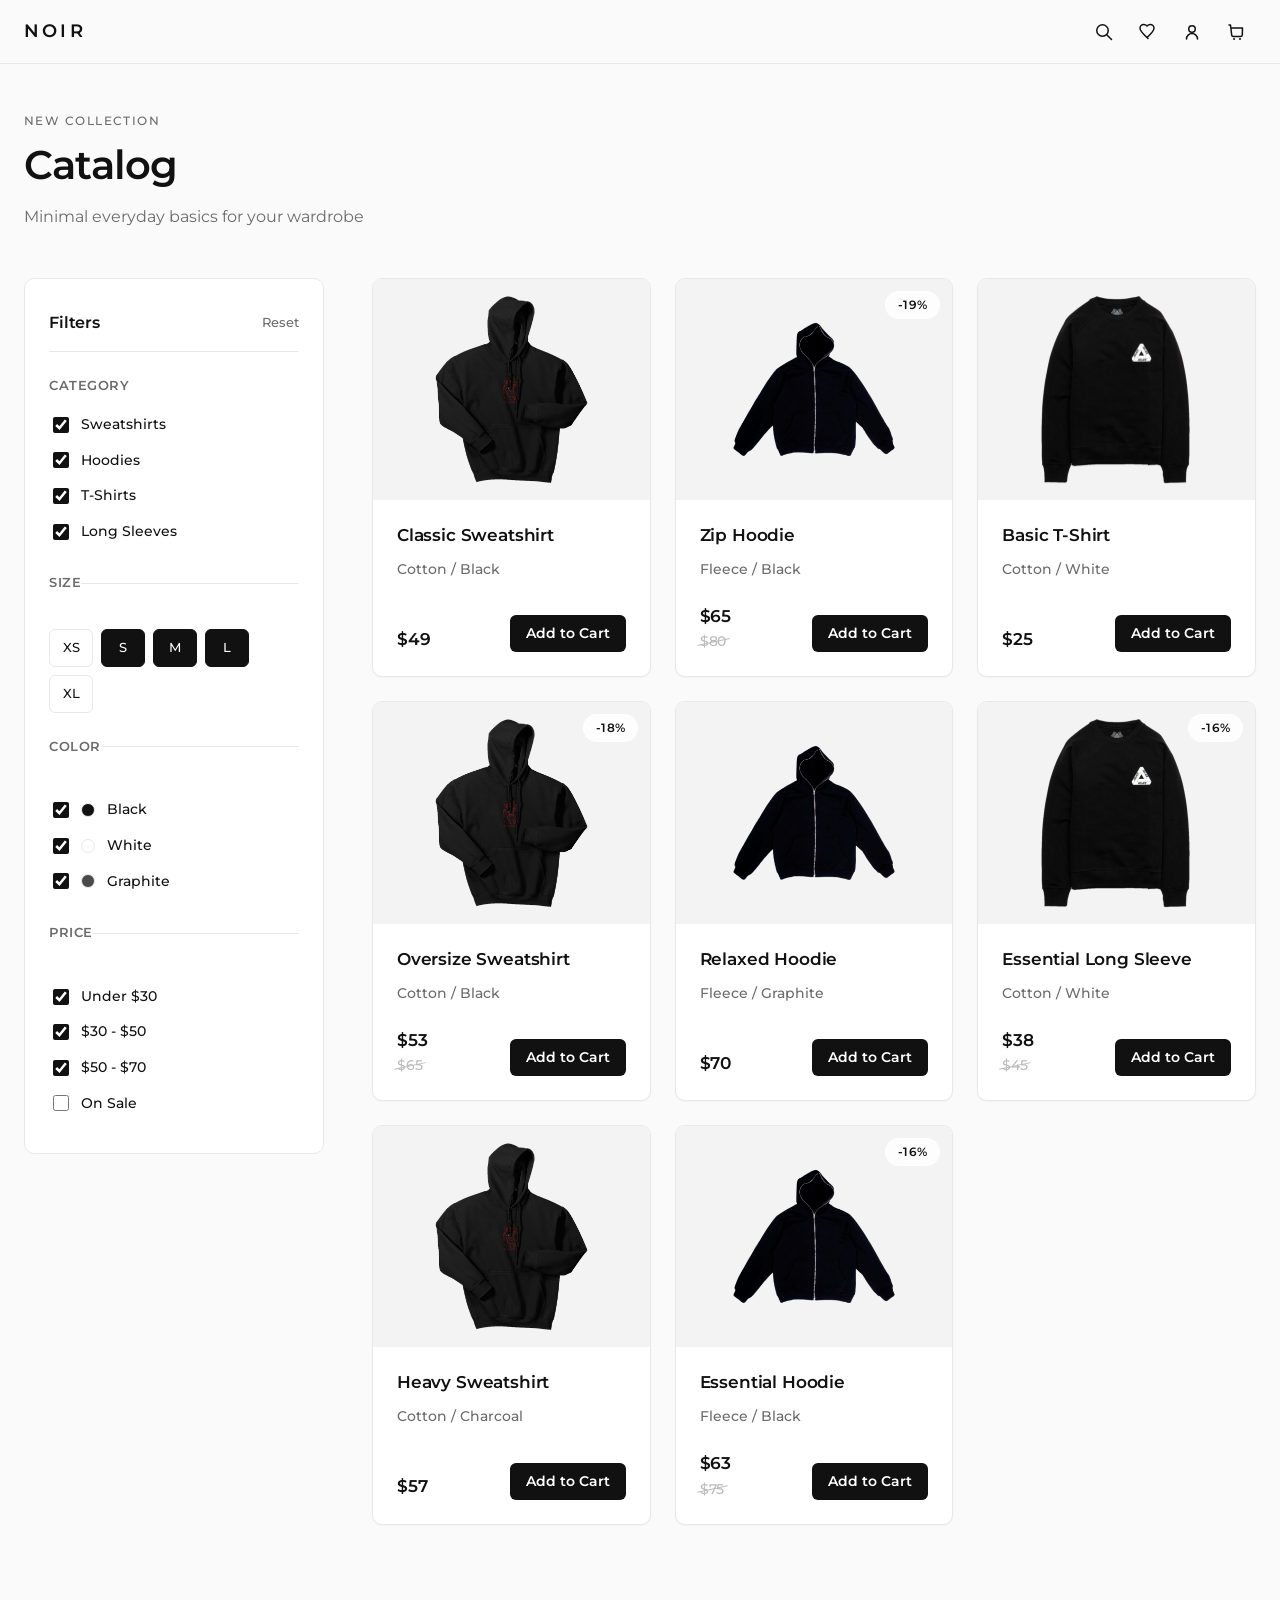
==== commit 8c266310: "fix language" ====
--- a/index.html
+++ b/index.html
@@ -1,9 +1,9 @@
 ﻿<!DOCTYPE html>
-<html lang="ru">
+<html lang="en">
 <head>
   <meta charset="UTF-8">
   <meta name="viewport" content="width=device-width, initial-scale=1.0">
-  <title>NOIR — Каталог</title>
+  <title>NOIR - Catalog</title>
   <link rel="preconnect" href="https://fonts.googleapis.com">
   <link rel="preconnect" href="https://fonts.gstatic.com" crossorigin>
   <link href="https://fonts.googleapis.com/css2?family=Montserrat:wght@400;500;600&display=swap" rel="stylesheet">
@@ -14,25 +14,25 @@
     <div class="container header__inner">
       <a href="#" class="header__logo">NOIR</a>
 
-      <nav class="header__nav" aria-label="Основная навигация">
-        <button type="button" class="header__icon-btn" aria-label="Поиск">
+      <nav class="header__nav" aria-label="Main navigation">
+        <button type="button" class="header__icon-btn" aria-label="Search">
           <svg width="20" height="20" viewBox="0 0 20 20" fill="none" aria-hidden="true">
             <circle cx="8.5" cy="8.5" r="5.75" stroke="currentColor" stroke-width="1.5"/>
             <path d="M13 13l4.5 4.5" stroke="currentColor" stroke-width="1.5" stroke-linecap="round"/>
           </svg>
         </button>
-        <button type="button" class="header__icon-btn" aria-label="Избранное">
+        <button type="button" class="header__icon-btn" aria-label="Wishlist">
           <svg width="20" height="20" viewBox="0 0 20 20" fill="none" aria-hidden="true">
             <path d="M10 16.5l-1.05-1.02C4.5 11.36 2 9.05 2 6.25 2 4.1 3.67 2.5 5.75 2.5c1.24 0 2.43.58 3.25 1.49C9.82 3.08 11.01 2.5 12.25 2.5 14.33 2.5 16 4.1 16 6.25c0 2.8-2.5 5.11-6.95 9.23L10 16.5z" stroke="currentColor" stroke-width="1.5" stroke-linejoin="round"/>
           </svg>
         </button>
-        <button type="button" class="header__icon-btn" aria-label="Профиль">
+        <button type="button" class="header__icon-btn" aria-label="Profile">
           <svg width="20" height="20" viewBox="0 0 20 20" fill="none" aria-hidden="true">
             <circle cx="10" cy="7" r="3.25" stroke="currentColor" stroke-width="1.5"/>
             <path d="M4.5 17c0-3.038 2.462-5.5 5.5-5.5s5.5 2.462 5.5 5.5" stroke="currentColor" stroke-width="1.5" stroke-linecap="round"/>
           </svg>
         </button>
-        <button type="button" class="header__icon-btn" aria-label="Корзина">
+        <button type="button" class="header__icon-btn" aria-label="Cart">
           <svg width="20" height="20" viewBox="0 0 20 20" fill="none" aria-hidden="true">
             <path d="M3 3h1.5l1.2 10.2a1.5 1.5 0 001.49 1.3h7.62a1.5 1.5 0 001.49-1.3L16.5 6H6" stroke="currentColor" stroke-width="1.5" stroke-linecap="round" stroke-linejoin="round"/>
             <circle cx="8" cy="17" r="1" fill="currentColor"/>
@@ -47,49 +47,49 @@
     <section class="catalog" aria-labelledby="catalog-title">
       <div class="container">
         <header class="catalog__header">
-          <p class="catalog__eyebrow">Новая коллекция</p>
-          <h1 id="catalog-title" class="catalog__title">Каталог</h1>
-          <p class="catalog__subtitle">Минималистичная базовая одежда на каждый день</p>
+          <p class="catalog__eyebrow">New Collection</p>
+          <h1 id="catalog-title" class="catalog__title">Catalog</h1>
+          <p class="catalog__subtitle">Minimal everyday basics for your wardrobe</p>
         </header>
 
         <div class="catalog__layout">
           <div class="filter-panel">
             <input type="checkbox" id="filter-toggle" class="filter-toggle">
             <label for="filter-toggle" class="filter-toggle-btn">
-              <span class="filter-toggle-btn__text">Фильтры</span>
+              <span class="filter-toggle-btn__text">Filters</span>
               <svg class="filter-toggle-btn__icon" width="16" height="16" viewBox="0 0 16 16" fill="none" aria-hidden="true">
                 <path d="M4 6l4 4 4-4" stroke="currentColor" stroke-width="1.5" stroke-linecap="round" stroke-linejoin="round"/>
               </svg>
             </label>
 
-            <aside class="filter" aria-label="Фильтры каталога">
+            <aside class="filter" aria-label="Catalog filters">
               <div class="filter__head">
-                <h2 class="filter__title">Фильтры</h2>
-                <button type="button" class="filter__reset">Сбросить</button>
+                <h2 class="filter__title">Filters</h2>
+                <button type="button" class="filter__reset">Reset</button>
               </div>
 
               <fieldset class="filter__group">
-                <legend class="filter__legend">Категория</legend>
-                <label class="filter__option">
-                  <input type="checkbox" class="filter__input" checked>
-                  <span class="filter__label">Свитшоты</span>
-                </label>
-                <label class="filter__option">
-                  <input type="checkbox" class="filter__input" checked>
-                  <span class="filter__label">Худи</span>
-                </label>
-                <label class="filter__option">
-                  <input type="checkbox" class="filter__input" checked>
-                  <span class="filter__label">Футболки</span>
-                </label>
-                <label class="filter__option">
-                  <input type="checkbox" class="filter__input" checked>
-                  <span class="filter__label">Лонгсливы</span>
+                <legend class="filter__legend">Category</legend>
+                <label class="filter__option">
+                  <input type="checkbox" class="filter__input" checked>
+                  <span class="filter__label">Sweatshirts</span>
+                </label>
+                <label class="filter__option">
+                  <input type="checkbox" class="filter__input" checked>
+                  <span class="filter__label">Hoodies</span>
+                </label>
+                <label class="filter__option">
+                  <input type="checkbox" class="filter__input" checked>
+                  <span class="filter__label">T-Shirts</span>
+                </label>
+                <label class="filter__option">
+                  <input type="checkbox" class="filter__input" checked>
+                  <span class="filter__label">Long Sleeves</span>
                 </label>
               </fieldset>
 
               <fieldset class="filter__group">
-                <legend class="filter__legend">Размер</legend>
+                <legend class="filter__legend">Size</legend>
                 <div class="filter__sizes">
                   <label class="filter__size">
                     <input type="checkbox" class="filter__input filter__input--size">
@@ -115,41 +115,41 @@
               </fieldset>
 
               <fieldset class="filter__group">
-                <legend class="filter__legend">Цвет</legend>
+                <legend class="filter__legend">Color</legend>
                 <label class="filter__option">
                   <input type="checkbox" class="filter__input" checked>
                   <span class="filter__swatch filter__swatch--black" aria-hidden="true"></span>
-                  <span class="filter__label">Чёрный</span>
+                  <span class="filter__label">Black</span>
                 </label>
                 <label class="filter__option">
                   <input type="checkbox" class="filter__input" checked>
                   <span class="filter__swatch filter__swatch--white" aria-hidden="true"></span>
-                  <span class="filter__label">Белый</span>
+                  <span class="filter__label">White</span>
                 </label>
                 <label class="filter__option">
                   <input type="checkbox" class="filter__input" checked>
                   <span class="filter__swatch filter__swatch--graphite" aria-hidden="true"></span>
-                  <span class="filter__label">Графит</span>
+                  <span class="filter__label">Graphite</span>
                 </label>
               </fieldset>
 
               <fieldset class="filter__group">
-                <legend class="filter__legend">Цена</legend>
-                <label class="filter__option">
-                  <input type="checkbox" class="filter__input" checked>
-                  <span class="filter__label">До 3 000 ₽</span>
-                </label>
-                <label class="filter__option">
-                  <input type="checkbox" class="filter__input" checked>
-                  <span class="filter__label">3 000 — 5 000 ₽</span>
-                </label>
-                <label class="filter__option">
-                  <input type="checkbox" class="filter__input" checked>
-                  <span class="filter__label">5 000 — 7 000 ₽</span>
+                <legend class="filter__legend">Price</legend>
+                <label class="filter__option">
+                  <input type="checkbox" class="filter__input" checked>
+                  <span class="filter__label">Under $30</span>
+                </label>
+                <label class="filter__option">
+                  <input type="checkbox" class="filter__input" checked>
+                  <span class="filter__label">$30 - $50</span>
+                </label>
+                <label class="filter__option">
+                  <input type="checkbox" class="filter__input" checked>
+                  <span class="filter__label">$50 - $70</span>
                 </label>
                 <label class="filter__option">
                   <input type="checkbox" class="filter__input">
-                  <span class="filter__label">Со скидкой</span>
+                  <span class="filter__label">On Sale</span>
                 </label>
               </fieldset>
             </aside>
@@ -161,42 +161,42 @@
                 <a href="#" class="product-card__media">
                   <img
                     src="Resource/Products/Black-Sweatshirt-Pullover-PNG-Background-Photo.png"
-                    alt="Свитшот Classic чёрный"
-                    class="product-card__image"
-                    loading="lazy"
-                  >
-                </a>
-                <div class="product-card__body">
-                  <h2 class="product-card__name">Свитшот Classic</h2>
-                  <p class="product-card__meta">Хлопок · Чёрный</p>
-                  <div class="product-card__footer">
-                    <div class="product-card__prices">
-                      <span class="product-card__price">4 990 ₽</span>
-                    </div>
-                    <button type="button" class="product-card__btn">В корзину</button>
+                    alt="Classic sweatshirt in black"
+                    class="product-card__image"
+                    loading="lazy"
+                  >
+                </a>
+                <div class="product-card__body">
+                  <h2 class="product-card__name">Classic Sweatshirt</h2>
+                  <p class="product-card__meta">Cotton / Black</p>
+                  <div class="product-card__footer">
+                    <div class="product-card__prices">
+                      <span class="product-card__price">$49</span>
+                    </div>
+                    <button type="button" class="product-card__btn">Add to Cart</button>
                   </div>
                 </div>
               </article>
 
               <article class="product-card product-card--sale">
                 <a href="#" class="product-card__media">
-                  <span class="product-card__badge">−19%</span>
+                  <span class="product-card__badge">-19%</span>
                   <img
                     src="Resource/Products/pngtree-full-zip-hoodie-blank-black-png-image_6670519.png"
-                    alt="Худи Zip чёрное"
-                    class="product-card__image"
-                    loading="lazy"
-                  >
-                </a>
-                <div class="product-card__body">
-                  <h2 class="product-card__name">Худи Zip</h2>
-                  <p class="product-card__meta">Флис · Чёрный</p>
-                  <div class="product-card__footer">
-                    <div class="product-card__prices">
-                      <span class="product-card__price product-card__price--current">6 490 ₽</span>
-                      <span class="product-card__price product-card__price--old">7 990 ₽</span>
-                    </div>
-                    <button type="button" class="product-card__btn">В корзину</button>
+                    alt="Zip hoodie in black"
+                    class="product-card__image"
+                    loading="lazy"
+                  >
+                </a>
+                <div class="product-card__body">
+                  <h2 class="product-card__name">Zip Hoodie</h2>
+                  <p class="product-card__meta">Fleece / Black</p>
+                  <div class="product-card__footer">
+                    <div class="product-card__prices">
+                      <span class="product-card__price product-card__price--current">$65</span>
+                      <span class="product-card__price product-card__price--old">$80</span>
+                    </div>
+                    <button type="button" class="product-card__btn">Add to Cart</button>
                   </div>
                 </div>
               </article>
@@ -205,42 +205,42 @@
                 <a href="#" class="product-card__media">
                   <img
                     src="Resource/Products/594cf0c7c1c7815cd48c8c72.png"
-                    alt="Футболка Basic белая"
-                    class="product-card__image"
-                    loading="lazy"
-                  >
-                </a>
-                <div class="product-card__body">
-                  <h2 class="product-card__name">Футболка Basic</h2>
-                  <p class="product-card__meta">Хлопок · Белый</p>
-                  <div class="product-card__footer">
-                    <div class="product-card__prices">
-                      <span class="product-card__price">2 490 ₽</span>
-                    </div>
-                    <button type="button" class="product-card__btn">В корзину</button>
+                    alt="Basic t-shirt in white"
+                    class="product-card__image"
+                    loading="lazy"
+                  >
+                </a>
+                <div class="product-card__body">
+                  <h2 class="product-card__name">Basic T-Shirt</h2>
+                  <p class="product-card__meta">Cotton / White</p>
+                  <div class="product-card__footer">
+                    <div class="product-card__prices">
+                      <span class="product-card__price">$25</span>
+                    </div>
+                    <button type="button" class="product-card__btn">Add to Cart</button>
                   </div>
                 </div>
               </article>
 
               <article class="product-card product-card--sale">
                 <a href="#" class="product-card__media">
-                  <span class="product-card__badge">−18%</span>
+                  <span class="product-card__badge">-18%</span>
                   <img
                     src="Resource/Products/Black-Sweatshirt-Pullover-PNG-Background-Photo.png"
-                    alt="Свитшот Oversize чёрный"
-                    class="product-card__image"
-                    loading="lazy"
-                  >
-                </a>
-                <div class="product-card__body">
-                  <h2 class="product-card__name">Свитшот Oversize</h2>
-                  <p class="product-card__meta">Хлопок · Чёрный</p>
-                  <div class="product-card__footer">
-                    <div class="product-card__prices">
-                      <span class="product-card__price product-card__price--current">5 290 ₽</span>
-                      <span class="product-card__price product-card__price--old">6 490 ₽</span>
-                    </div>
-                    <button type="button" class="product-card__btn">В корзину</button>
+                    alt="Oversize sweatshirt in black"
+                    class="product-card__image"
+                    loading="lazy"
+                  >
+                </a>
+                <div class="product-card__body">
+                  <h2 class="product-card__name">Oversize Sweatshirt</h2>
+                  <p class="product-card__meta">Cotton / Black</p>
+                  <div class="product-card__footer">
+                    <div class="product-card__prices">
+                      <span class="product-card__price product-card__price--current">$53</span>
+                      <span class="product-card__price product-card__price--old">$65</span>
+                    </div>
+                    <button type="button" class="product-card__btn">Add to Cart</button>
                   </div>
                 </div>
               </article>
@@ -249,42 +249,42 @@
                 <a href="#" class="product-card__media">
                   <img
                     src="Resource/Products/pngtree-full-zip-hoodie-blank-black-png-image_6670519.png"
-                    alt="Худи Relaxed чёрное"
-                    class="product-card__image"
-                    loading="lazy"
-                  >
-                </a>
-                <div class="product-card__body">
-                  <h2 class="product-card__name">Худи Relaxed</h2>
-                  <p class="product-card__meta">Флис · Графит</p>
-                  <div class="product-card__footer">
-                    <div class="product-card__prices">
-                      <span class="product-card__price">6 990 ₽</span>
-                    </div>
-                    <button type="button" class="product-card__btn">В корзину</button>
+                    alt="Relaxed hoodie in graphite"
+                    class="product-card__image"
+                    loading="lazy"
+                  >
+                </a>
+                <div class="product-card__body">
+                  <h2 class="product-card__name">Relaxed Hoodie</h2>
+                  <p class="product-card__meta">Fleece / Graphite</p>
+                  <div class="product-card__footer">
+                    <div class="product-card__prices">
+                      <span class="product-card__price">$70</span>
+                    </div>
+                    <button type="button" class="product-card__btn">Add to Cart</button>
                   </div>
                 </div>
               </article>
 
               <article class="product-card product-card--sale">
                 <a href="#" class="product-card__media">
-                  <span class="product-card__badge">−16%</span>
+                  <span class="product-card__badge">-16%</span>
                   <img
                     src="Resource/Products/594cf0c7c1c7815cd48c8c72.png"
-                    alt="Лонгслив Essential белый"
-                    class="product-card__image"
-                    loading="lazy"
-                  >
-                </a>
-                <div class="product-card__body">
-                  <h2 class="product-card__name">Лонгслив Essential</h2>
-                  <p class="product-card__meta">Хлопок · Белый</p>
-                  <div class="product-card__footer">
-                    <div class="product-card__prices">
-                      <span class="product-card__price product-card__price--current">3 790 ₽</span>
-                      <span class="product-card__price product-card__price--old">4 490 ₽</span>
-                    </div>
-                    <button type="button" class="product-card__btn">В корзину</button>
+                    alt="Essential long sleeve in white"
+                    class="product-card__image"
+                    loading="lazy"
+                  >
+                </a>
+                <div class="product-card__body">
+                  <h2 class="product-card__name">Essential Long Sleeve</h2>
+                  <p class="product-card__meta">Cotton / White</p>
+                  <div class="product-card__footer">
+                    <div class="product-card__prices">
+                      <span class="product-card__price product-card__price--current">$38</span>
+                      <span class="product-card__price product-card__price--old">$45</span>
+                    </div>
+                    <button type="button" class="product-card__btn">Add to Cart</button>
                   </div>
                 </div>
               </article>
@@ -293,42 +293,42 @@
                 <a href="#" class="product-card__media">
                   <img
                     src="Resource/Products/Black-Sweatshirt-Pullover-PNG-Background-Photo.png"
-                    alt="Свитшот Heavy чёрный"
-                    class="product-card__image"
-                    loading="lazy"
-                  >
-                </a>
-                <div class="product-card__body">
-                  <h2 class="product-card__name">Свитшот Heavy</h2>
-                  <p class="product-card__meta">Хлопок · Уголь</p>
-                  <div class="product-card__footer">
-                    <div class="product-card__prices">
-                      <span class="product-card__price">5 690 ₽</span>
-                    </div>
-                    <button type="button" class="product-card__btn">В корзину</button>
+                    alt="Heavy sweatshirt in charcoal"
+                    class="product-card__image"
+                    loading="lazy"
+                  >
+                </a>
+                <div class="product-card__body">
+                  <h2 class="product-card__name">Heavy Sweatshirt</h2>
+                  <p class="product-card__meta">Cotton / Charcoal</p>
+                  <div class="product-card__footer">
+                    <div class="product-card__prices">
+                      <span class="product-card__price">$57</span>
+                    </div>
+                    <button type="button" class="product-card__btn">Add to Cart</button>
                   </div>
                 </div>
               </article>
 
               <article class="product-card product-card--sale">
                 <a href="#" class="product-card__media">
-                  <span class="product-card__badge">−16%</span>
+                  <span class="product-card__badge">-16%</span>
                   <img
                     src="Resource/Products/pngtree-full-zip-hoodie-blank-black-png-image_6670519.png"
-                    alt="Худи Essential чёрное"
-                    class="product-card__image"
-                    loading="lazy"
-                  >
-                </a>
-                <div class="product-card__body">
-                  <h2 class="product-card__name">Худи Essential</h2>
-                  <p class="product-card__meta">Флис · Чёрный</p>
-                  <div class="product-card__footer">
-                    <div class="product-card__prices">
-                      <span class="product-card__price product-card__price--current">6 290 ₽</span>
-                      <span class="product-card__price product-card__price--old">7 490 ₽</span>
-                    </div>
-                    <button type="button" class="product-card__btn">В корзину</button>
+                    alt="Essential hoodie in black"
+                    class="product-card__image"
+                    loading="lazy"
+                  >
+                </a>
+                <div class="product-card__body">
+                  <h2 class="product-card__name">Essential Hoodie</h2>
+                  <p class="product-card__meta">Fleece / Black</p>
+                  <div class="product-card__footer">
+                    <div class="product-card__prices">
+                      <span class="product-card__price product-card__price--current">$63</span>
+                      <span class="product-card__price product-card__price--old">$75</span>
+                    </div>
+                    <button type="button" class="product-card__btn">Add to Cart</button>
                   </div>
                 </div>
               </article>
